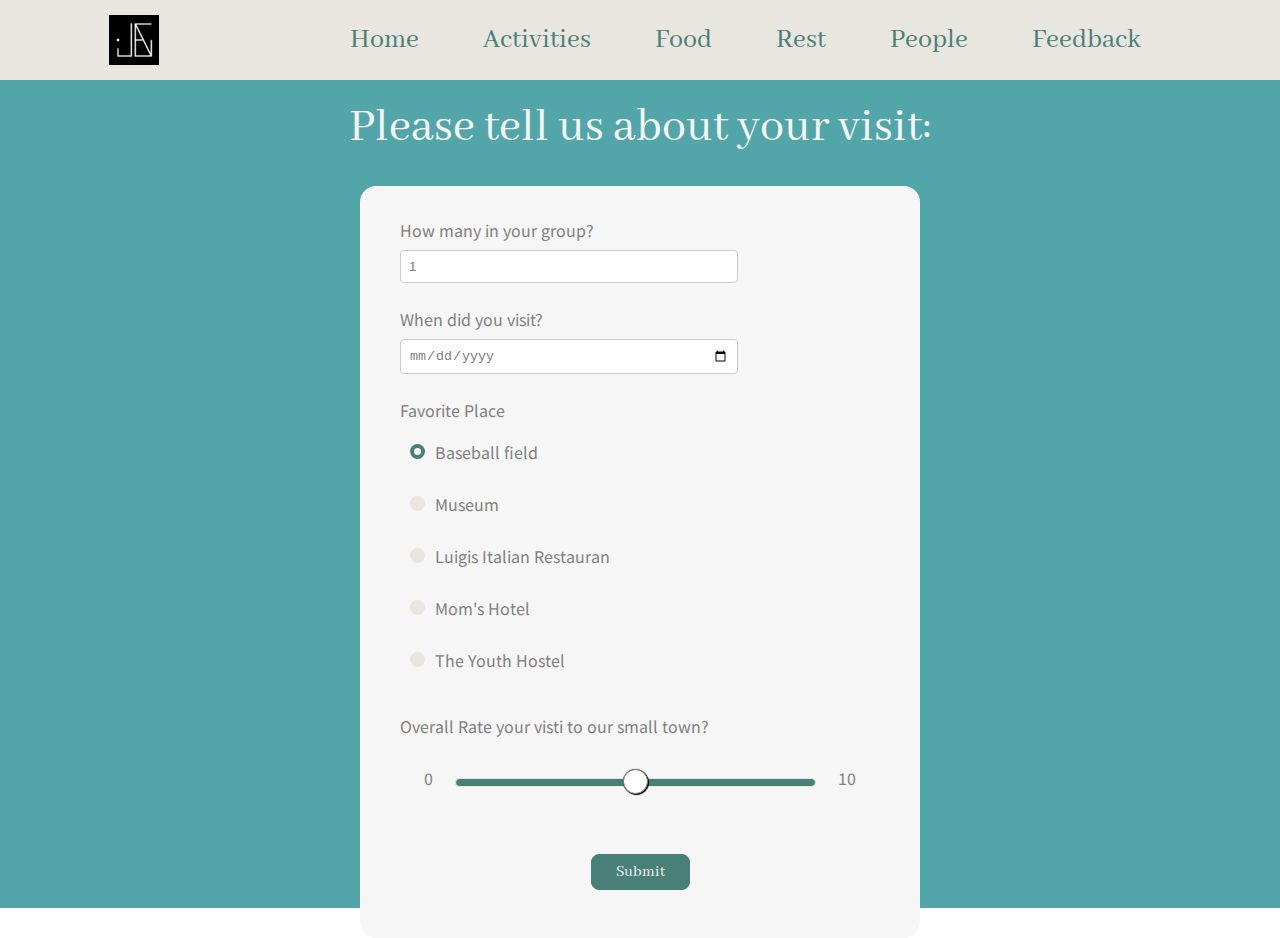
==== excercise3.html @ 0c782464 "First commit" ====
<!DOCTYPE html>
<html lang="en">
<head>
    <meta charset="UTF-8">
    <meta http-equiv="X-UA-Compatible" content="IE=edge">
    <meta name="viewport" content="width=device-width, initial-scale=1.0">
    <link rel="stylesheet" type="text/css" href="static/css/ex3b_style.css"/>

    <link rel="preconnect" href="https://fonts.googleapis.com">
    <link rel="preconnect" href="https://fonts.gstatic.com" crossorigin>
    <link href="https://fonts.googleapis.com/css2?family=Abhaya+Libre&display=swap" rel="stylesheet">
    <link href="https://fonts.googleapis.com/css2?family=Noto+Sans+JP:wght@100&display=swap" rel="stylesheet">


    <title>Jeni Wang - Excercise 3</title>
</head>
<body>

    <div class="nav-container">
        <div class="navbar">
            
            <div class="logo">
                <img src="static/img/logo.jpg" alt="logo">
            </div>
            
            
            <nav>
                <ul>
                    <li>
                        <a>Home</a>
                    </li>
                    <li>
                        <a>Activities</a>
                    </li>
                    <li>
                        <a>Food</a>
                    </li>
                    <li>
                        <a>Rest</a>
                    </li>
                    <li>
                        <a>People</a>
                    </li>
                    <li>
                        <a>Feedback</a>
                    </li>
                </ul>
            </nav>
        </div>
    </div>

    <div class="main-background">
        
        <div class="main-wrap">
            <p>Please tell us about your visit: </h1>

            <div class="main-card">
                <form id="form" class="form-style">
                    <div class="form-input-wrap">
                        <label>How many in your group?</label>
                        <input type="number" name="group_number" step="1" min="1" value="1" />
                    </div>
                    
                    <div class="form-input-wrap">
                        <label>When did you visit?</label>
                        <input type="date" name="visit_date" />
                    </div>

                    <div class="form-radio">
                        <label>Favorite Place</label>
                        <div class="form-radio-group">
                            <input type="radio" id="baseball" name="favorite" value="baseball" checked="checked">
                            <label for="baseball">Baseball field</label>
                            <span class=""></span>
                        </div>
                        <div class="form-radio-group">
                            <input type="radio" id="museum" name="favorite" value="museum">
                            <label for="museum">Museum</label>
                            <span></span>
                        </div>
                        <div class="form-radio-group">
                            <input type="radio" id="restaurant" name="favorite" value="restaurant">
                            <label for="restaurant">Luigis Italian Restauran</label>
                            <span></span>
                        </div>
                        <div class="form-radio-group">
                            <input type="radio" id="hotel" name="favorite" value="hotel">
                            <label for="hotel">Mom's Hotel</label>
                            <span></span>
                        </div>
                        <div class="form-radio-group">
                            <input type="radio" id="hostel" name="favorite" value="hostel">
                            <label for="hostel">The Youth Hostel</label>
                            <span></span>
                        </div>                        
                        
                    </div>


                    <div class="form-range">
                        <label>Overall Rate your visti to our small town?</label>
                        <div class="form-range-wrap">
                            <label>0</label>
                            <div class="form-range-cust-wrap">
                                <input type="range" name="rate" min="0" max="10" value="5" />
                            </div>
                            <label>10</label>
                        </div>
                    </div>
                
                    <div class="form-button-wrap">
                        <button type="submit">Submit</button>
                    </div>
                </form>
            </div>
        </div>
    </div>


</body>
</html>

<script>
    form.addEventListener("submit", function(e) {
        e.preventDefault();
        const data = new FormData(form);

        console.log('------------Your visit--------------')

        for (const [name,value] of data) {
            console.log(name, ":", value)
        }

        console.log('Thank you!')
        console.log('------------------------------------')

        setTimeout(function(){
            window.location.reload();
        }, 5000);
    })

    
    
    

</script>
---- static/css/ex3b_style.css ----
body {
    margin: 0;
    padding: 0;
    overflow-x: hidden;
    overflow-y: auto;
}

p {
    font-family: 'Abhaya Libre', serif;
    color: #f6f6f6;
    font-size: 48px;
}


label {
    font-family: 'Noto Sans JP', sans-serif;
    font-size: 16px;
}

button {
    font-family: 'Abhaya Libre', serif;
    color: #f6f6f6;
    font-size: 16px;
    background-color: #487f78;
    border: 1px solid #487f78;
    margin: 12px 0 12px 0;
    padding: 0.5rem 1.5rem;
    border-radius: 8px;
    cursor: pointer;
}

button:hover {
    background-color: #52a6a9;
    border-color: #52a6a9;
}


/* CSS for navbar */
/* Largest wrapper */
.nav-container {
    margin: 0;
    padding: 0;
    display: flex;
    justify-content: space-around;
    background-color: #e9e6e0;
}

/* Navbar container - to limit navbar 80% width */
.navbar {
    width: 83%;
    height: 80px;
    margin: 0;
    padding: 0;
    display: inline-block;
}

/* CSS for logo img */
.logo {
    height: 80px;
    float: left;
    display: flex;
    align-items: center;
}

.navbar img {
    width: 50px;
    height: 50px;
}

.navbar nav {
    float: right;
}

.navbar ul {
    margin: 0;
    padding: 0;
    list-style: none;
}

.navbar li {    
    display: inline-block;
    padding-left: 30px;
    padding-right: 30px;
    padding-top: 23px;
    padding-bottom: 20px;
    height: 100%;

}

.navbar a {
    color: #487f78;
    font-family: 'Abhaya Libre', serif;
    text-decoration: none;
    font-size: 28px;
}

.navbar li:hover {
    background-color: #487f78;
}

.navbar li:hover a {
    color: #f6f6f6;
}



@media only screen and (max-width: 1200px){
    .navbar {
        width: 100vw;
        height: auto;
    }

    .navbar img {
        margin: 1.2vh;
        margin-left: 30px;
    }
}

@media only screen and (max-width: 900px){
    .navbar {
        display: flex;
        flex-wrap: wrap;
        justify-content: center;
    }

    .navbar div {
        display: flex;
        flex-wrap: wrap;
        justify-content: center;
    }
}

/* End of CSS for navbar */


/* CSS for main page */
.main-background {
    margin: 0;
    padding: 0;
    height: 92vh;
    display: flex;
    justify-content: center;
    background-color: #52a6a9;
}

.main-wrap {
    margin: 0;
    padding: 0;
    width: 80%;
    display: flex;
    flex-direction: column;
    align-items: center;
}

.main-wrap p {
    margin: 20px 0 20px 0;
}

.main-container {
    width: 100%;
    display: flex;
    justify-content: center;
}


/* CSS for form */

/* General */
.main-card {
    margin-top: 10px;
    padding: 20px 40px;
    width: fit-content;
    height: fit-content;
    border-radius: 16px;
    display: flex;
    background-color: #f6f6f6;
    justify-content: center;
    align-items: center;
}

form {
    width: 30rem;

}

.form-style {
    margin-bottom: 1rem;
    display: flex;
    flex-direction: column;
    justify-content: center;
}


.form-style input, label {
    display: block;
}

.form-style label {
    margin-bottom: 0.5rem;
    color: grey;
}


/* CSS for form number input, select box */
.form-input-wrap {
    margin: 12px 0 12px 0;
}

input[type=number], input[type=date] {
    color: grey;
    padding: 0.5rem;
    border-radius: 4px;
    border: 1px solid #ccc;
    width: 20rem;
    max-width: 100%;
}


input[type=number]:focus, input[type=date]:focus {
    color: black;
    outline: none;
    border-color: #487f78;
    background-color: #e9e6e0;
}
/* End of CSS for form number input, select box */

/* CSS for form input radio */
.form-radio {
    margin: 12px 0 12px 0;
    display: flex;
    flex-direction: column;
}

/* Hide default bullet */
input[type=radio] {
    position: absolute;
    opacity: 0;
    cursor: pointer;
    -webkit-user-select: none;
    -moz-user-select: none;
    -ms-user-select: none;
    user-select: none;
}

.form-radio-group {
    margin: 10px;
    display: inline-flex;
    flex-direction: row-reverse;
    justify-content: start;
    align-items: baseline;
}

/* Create custom bullet */
.form-radio-group span {
    height: 15px;
    width: 15px;
    margin-right: 10px;
    background-color: #e9e6e0;
    border-radius: 50%;
    cursor: pointer;
}

/* Create the dot inside custom bullet */
.form-radio-group span::after{
    content: "";
    display: none;
    position: relative;
}

.form-radio-group input:checked ~ span {
  background-color: #487f78;
}

.form-radio-group input:checked ~ span::after {
    top: 4px;
	left: 4px;
    display: block;
    width: 7px;
    height: 7px;
    border-radius: 50%;
    background: white;
}

.form-radio-group input:hover ~ span {
    background-color: grey;
}
/* End of CSS for form input radio */


/* CSS for form input range */
.form-range {
    margin: 12px 0 12px 0;
    display: flex;
    flex-direction: column;
}

.form-range-wrap {
    width: 90%;
    margin: 20px 0 12px 0;
    display: flex;
    flex-direction: row;
    justify-content: space-around;
    align-items: center;
    align-self: center;
    column-gap: 20px;
}

.form-range-cust-wrap {
    display: flex;
    justify-content: center;
    align-items: center;
    flex-grow: 2;
}

/* Hide default input range, reference to 'https://css-tricks.com/styling-cross-browser-compatible-range-inputs-css/' */
input[type=range] {
    -webkit-appearance: none; /* Hides the slider so that custom slider can be made */
    width: 100%; /* Specific width is required for Firefox. */
    background: transparent; /* Otherwise white in Chrome */
}

input[type=range]::-webkit-slider-thumb {
    -webkit-appearance: none;
}

input[type=range]:focus {
     outline: none; /* Removes the blue border. You should probably do some kind of focus styling for accessibility reasons though. */
}

input[type=range]::-ms-track {
    width: 100%;
    cursor: pointer;

    /* Hides the slider so custom styles can be added */
    background: transparent; 
    border-color: transparent;
    color: transparent;
}


/* Create custom style for the thumb */
/* Special styling for WebKit/Blink */
input[type=range]::-webkit-slider-thumb {
    -webkit-appearance: none;
    border: 1px solid grey;
    height: 25px;
    width: 25px;
    border-radius: 50%;
    background: #ffffff;
    cursor: pointer;
    margin-top: -10px; /* You need to specify a margin in Chrome, but in Firefox and IE it is automatic */
    box-shadow: 1px 1px 1px #000000, 0px 0px 1px #0d0d0d; /* Add cool effects to your sliders! */
}

/* All the same stuff for Firefox */
input[type=range]::-moz-range-thumb {
    border: 1px solid grey;
    height: 25px;
    width: 25px;
    border-radius: 50%;
    background: #ffffff;
    cursor: pointer;
    box-shadow: 1px 1px 1px #000000, 0px 0px 1px #0d0d0d;
}


/* Create custom style for the track */
input[type=range]::-webkit-slider-runnable-track {
    width: 100%;
    height: 8.4px;
    cursor: pointer;
    background: #487f78;
    border-radius: 8px;
    border: 0.2px solid #e9e6e0;
}

input[type=range]:focus::-webkit-slider-runnable-track {
    background: #487f78;
}

input[type=range]::-moz-range-track {
    width: 100%;
    height: 8.4px;
    cursor: pointer;
    background: #487f78;
    border-radius: 8px;
    border: 0.2px solid #e9e6e0;
}

input[type=range]::-ms-track {
    width: 100%;
    height: 8.4px;
    cursor: pointer;
    background: transparent;
    border-color: transparent;
    border-width: 16px 0;
    color: transparent;
}
input[type=range]::-ms-fill-lower {
    background: #487f78;
    border: 0.2px solid #e9e6e0;
    border-radius: 8px;
}
input[type=range]:focus::-ms-fill-lower {
    background: #487f78;
}
input[type=range]::-ms-fill-upper {
    background: #487f78;
    border: 0.2px solid #e9e6e0;
    border-radius: 8px;
}
input[type=range]:focus::-ms-fill-upper {
     background: #487f78;
}
/* End of CSS for form input range */


/* CSS for form button */
.form-button-wrap {
    margin-top: 20px;
    display: flex;
    justify-content: center;
}
/* End of CSS for form button */
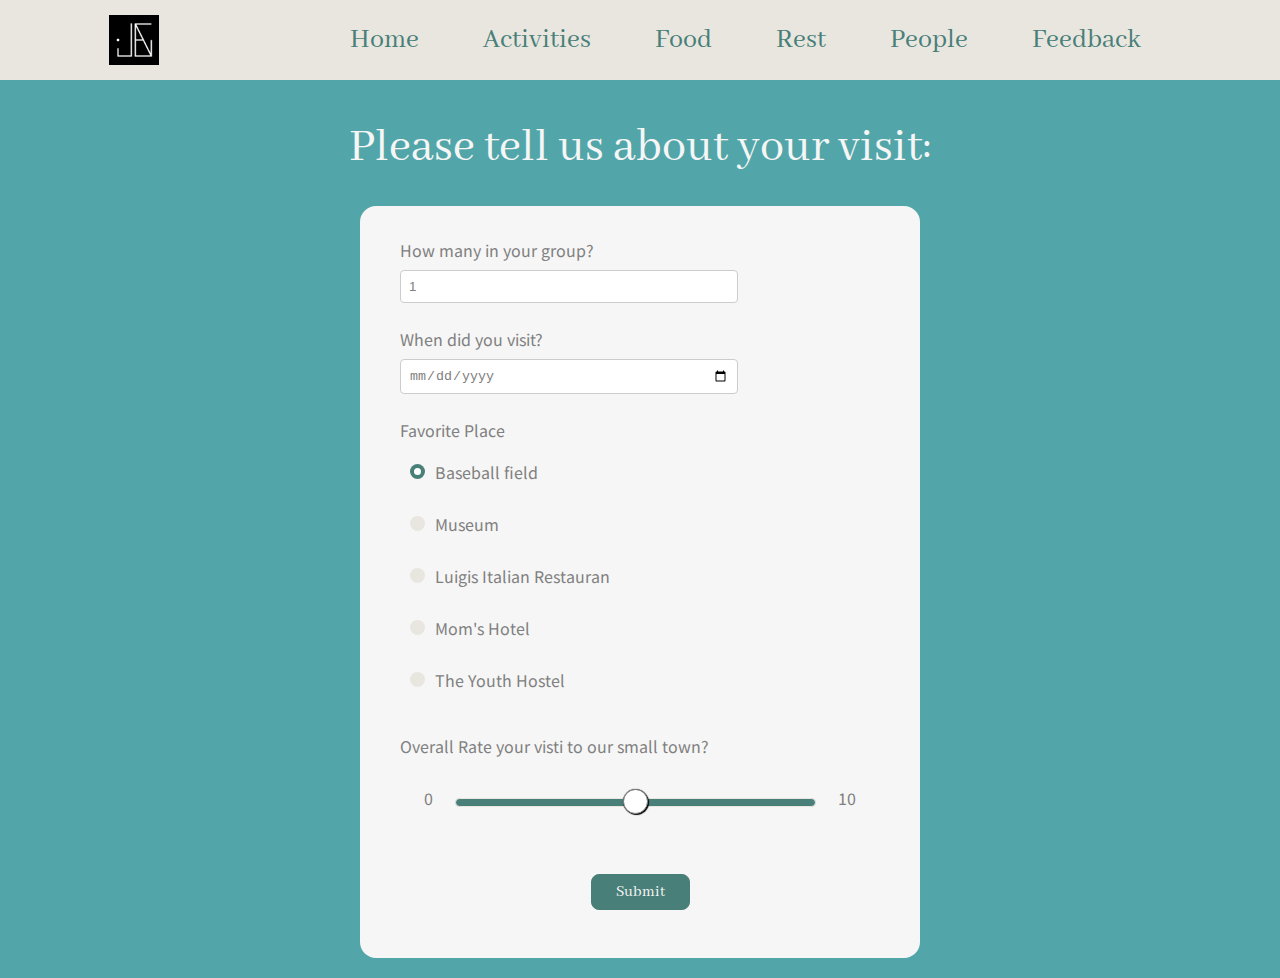
==== commit de744302: "Final before submit" ====
--- a/excercise3.html
+++ b/excercise3.html
@@ -5,12 +5,13 @@
     <meta http-equiv="X-UA-Compatible" content="IE=edge">
     <meta name="viewport" content="width=device-width, initial-scale=1.0">
     <link rel="stylesheet" type="text/css" href="static/css/ex3b_style.css"/>
+    <script type="text/javascript" src="static/js/ex3b.js"></script> 
 
     <link rel="preconnect" href="https://fonts.googleapis.com">
     <link rel="preconnect" href="https://fonts.gstatic.com" crossorigin>
     <link href="https://fonts.googleapis.com/css2?family=Abhaya+Libre&display=swap" rel="stylesheet">
     <link href="https://fonts.googleapis.com/css2?family=Noto+Sans+JP:wght@100&display=swap" rel="stylesheet">
-
+    
 
     <title>Jeni Wang - Excercise 3</title>
 </head>
@@ -109,7 +110,7 @@
                     </div>
                 
                     <div class="form-button-wrap">
-                        <button type="submit">Submit</button>
+                        <button type="submit" onclick="formSubmit()">Submit</button>
                     </div>
                 </form>
             </div>
@@ -118,29 +119,4 @@
 
 
 </body>
-</html>
-
-<script>
-    form.addEventListener("submit", function(e) {
-        e.preventDefault();
-        const data = new FormData(form);
-
-        console.log('------------Your visit--------------')
-
-        for (const [name,value] of data) {
-            console.log(name, ":", value)
-        }
-
-        console.log('Thank you!')
-        console.log('------------------------------------')
-
-        setTimeout(function(){
-            window.location.reload();
-        }, 5000);
-    })
-
-    
-    
-    
-
-</script>+</html>--- a/static/css/ex3b_style.css
+++ b/static/css/ex3b_style.css
@@ -136,8 +136,8 @@
 /* CSS for main page */
 .main-background {
     margin: 0;
-    padding: 0;
-    height: 92vh;
+    padding: 20px;
+    /* height: fit-content; */
     display: flex;
     justify-content: center;
     background-color: #52a6a9;
@@ -153,7 +153,7 @@
 }
 
 .main-wrap p {
-    margin: 20px 0 20px 0;
+    margin: 20px;
 }
 
 .main-container {
@@ -203,7 +203,7 @@
 
 /* CSS for form number input, select box */
 .form-input-wrap {
-    margin: 12px 0 12px 0;
+    margin: 12px 0;
 }
 
 input[type=number], input[type=date] {
@@ -289,7 +289,7 @@
 
 /* CSS for form input range */
 .form-range {
-    margin: 12px 0 12px 0;
+    margin: 12px 0;
     display: flex;
     flex-direction: column;
 }
